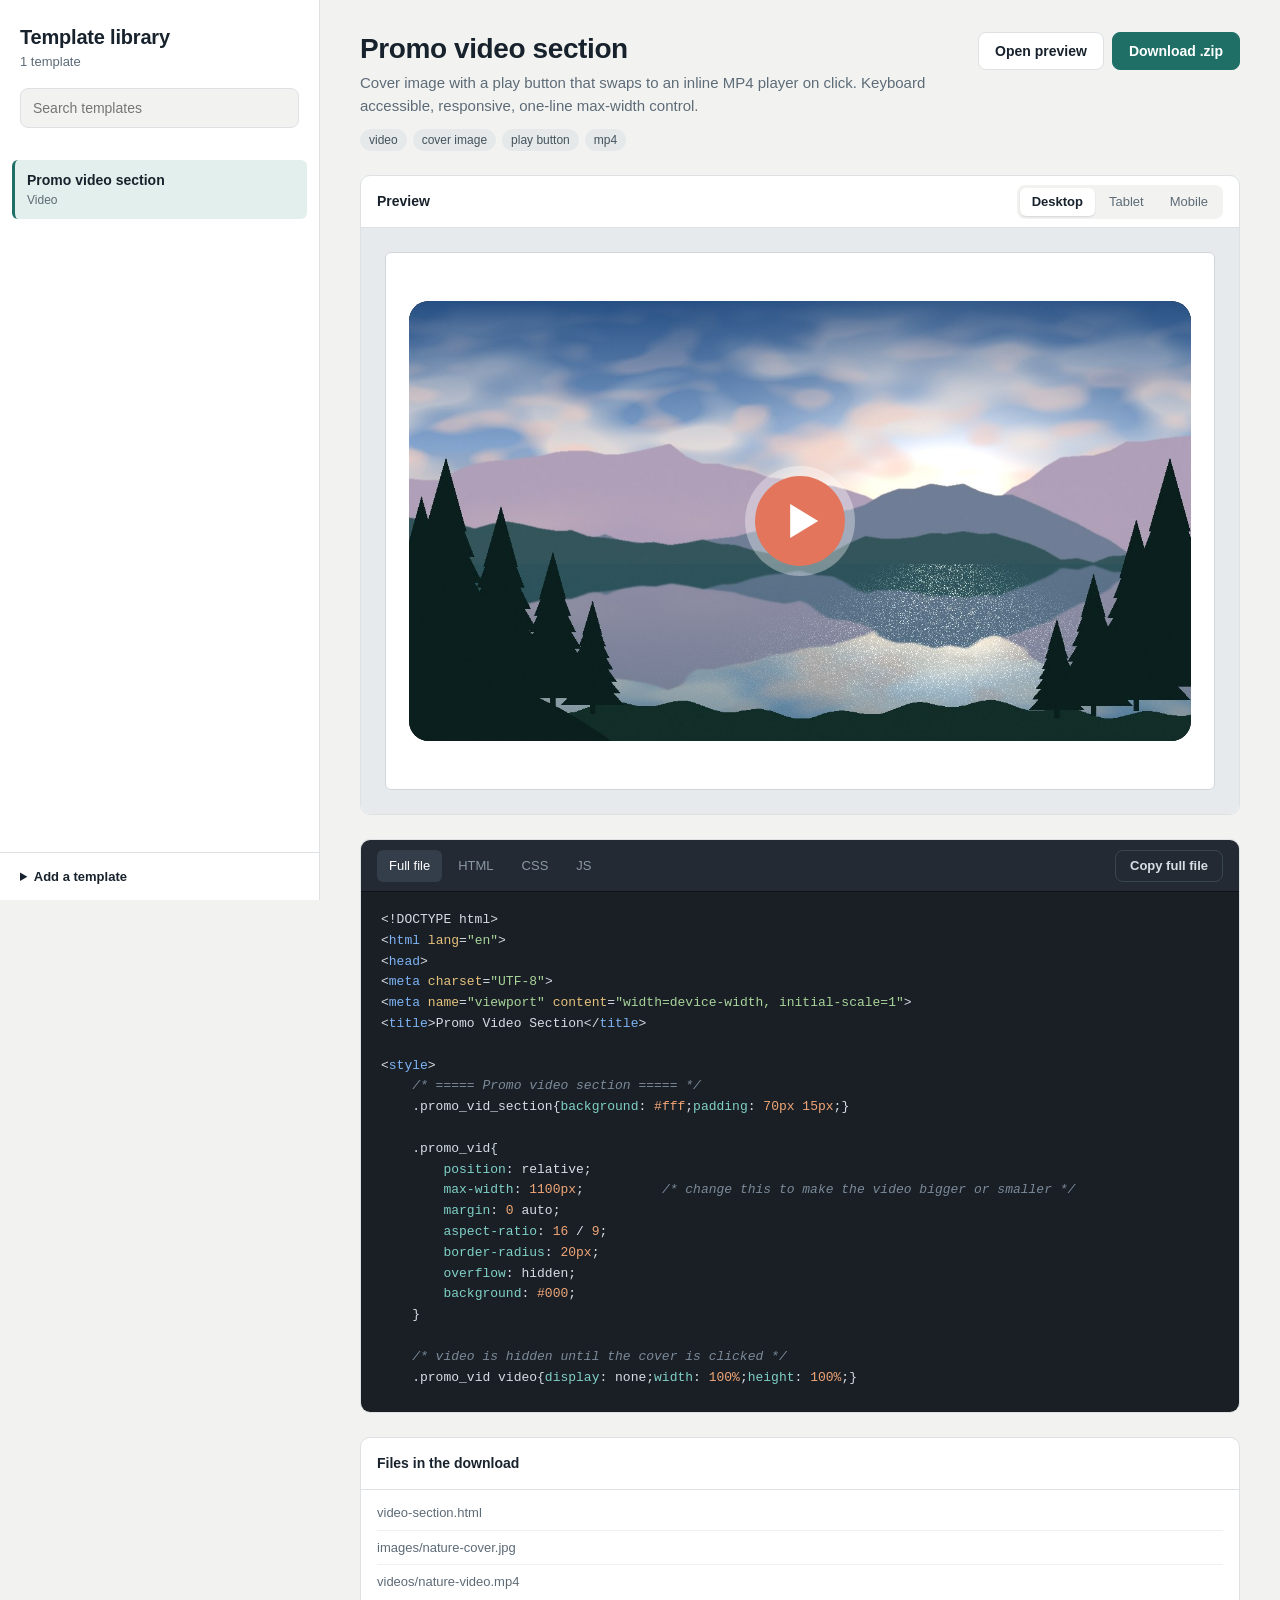
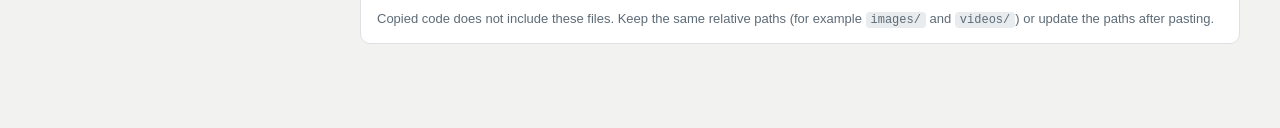
==== index.html @ 25cf2bb4 "made static from php" ====
<!DOCTYPE html>
<html lang="en">
<head>
<meta charset="UTF-8">
<meta name="viewport" content="width=device-width, initial-scale=1">
<title>Template library</title>
<link rel="stylesheet" href="assets/app.css">
</head>
<body>

<div class="tl_app">

	<aside class="tl_side">
		<div class="tl_side__head">
			<h1 class="tl_side__title">Template library</h1>
			<p class="tl_side__count" id="tl_count"></p>
			<input class="tl_search" id="tl_search" type="search" placeholder="Search templates" aria-label="Search templates" autocomplete="off">
			<div class="tl_cats" id="tl_cats"></div>
		</div>
		<nav class="tl_list" id="tl_list" aria-label="Templates"></nav>
		<details class="tl_help">
			<summary>Add a template</summary>
			<p>Create a folder inside <code>templates/</code> with the main HTML file and any <code>images/</code> or <code>videos/</code>. Then add one entry for it in <code>templates.json</code> and refresh this page.</p>
		</details>
	</aside>

	<main class="tl_main" id="tl_main"></main>

</div>

<script src="assets/jszip.min.js"></script>
<script src="assets/app.js"></script>
</body>
</html>
---- assets/app.css ----
/* ===== Template library — tokens ===== */
:root { --tl-bg: #f2f3f1; --tl-panel: #ffffff; --tl-ink: #18222c; --tl-muted: #5d6b77; --tl-line: #dde1e4; --tl-accent: #1f6f66; --tl-accent-dark: #17564f; --tl-accent-soft: #e3efed; --tl-code-bg: #1a1f26; --tl-code-bar: #232a33; --tl-code-ink: #d7dde4; --tl-code-muted: #8b98a6; --tl-radius: 10px; --tl-w: 100%; }

/* ===== Base ===== */
*, *::before, *::after { box-sizing: border-box; }
html { -webkit-text-size-adjust: 100%; }
body { margin: 0px; background: var(--tl-bg); color: var(--tl-ink); font: 14px/1.5 -apple-system, BlinkMacSystemFont, "Segoe UI", Roboto, "Helvetica Neue", Arial, sans-serif; }
button, input { font: inherit; color: inherit; }
button { cursor: pointer; }
code { font-family: ui-monospace, SFMono-Regular, Menlo, Consolas, "Liberation Mono", monospace; font-size: 12px; background: #e9ecee; padding: 1px 5px; border-radius: 4px; }
:focus-visible { outline: 2px solid var(--tl-accent); outline-offset: 2px; }

/* ===== Layout ===== */
.tl_app { display: grid; grid-template-columns: 320px minmax(0, 1fr); min-height: 100vh; }
.tl_main { padding: 32px 40px 60px; max-width: 1240px; width: 100%; }

/* ===== Sidebar ===== */
.tl_side { position: sticky; top: 0px; height: 100vh; display: flex; flex-direction: column; background: var(--tl-panel); border-right: 1px solid var(--tl-line); }
.tl_side__head { padding: 24px 20px 14px; }
.tl_side__title { margin: 0px; font-size: 20px; line-height: 26px; font-weight: 700; letter-spacing: -0.2px; }
.tl_side__count { margin: 2px 0px 16px; color: var(--tl-muted); font-size: 13px; }
.tl_search { width: 100%; height: 40px; padding: 0px 12px; border: 1px solid var(--tl-line); border-radius: 8px; background: var(--tl-bg); }
.tl_search:focus { outline: 2px solid var(--tl-accent); outline-offset: 0px; background: #fff; }
.tl_cats { display: flex; flex-wrap: wrap; gap: 6px; margin-top: 12px; }
.tl_cat { height: 28px; padding: 0px 11px; border: 1px solid var(--tl-line); border-radius: 14px; background: #fff; color: var(--tl-muted); font-size: 12px; }
.tl_cat:hover { border-color: #b9c1c7; color: var(--tl-ink); }
.tl_cat--on { background: var(--tl-ink); border-color: var(--tl-ink); color: #fff; }
.tl_cat--on:hover { color: #fff; border-color: var(--tl-ink); }
.tl_list { flex: 1; overflow-y: auto; padding: 6px 12px 12px; }
.tl_item { display: block; width: 100%; text-align: left; padding: 10px 12px; margin-bottom: 2px; border: 0px; border-left: 3px solid transparent; border-radius: 6px; background: transparent; }
.tl_item:hover { background: var(--tl-bg); }
.tl_item--on, .tl_item--on:hover { background: var(--tl-accent-soft); border-left-color: var(--tl-accent); }
.tl_item__title { display: block; font-weight: 600; }
.tl_item__meta { display: block; color: var(--tl-muted); font-size: 12px; }
.tl_none { padding: 16px 12px; color: var(--tl-muted); }
.tl_none button { border: 0px; background: none; color: var(--tl-accent); text-decoration: underline; padding: 0px; }
.tl_help { margin: 0px; padding: 14px 20px; border-top: 1px solid var(--tl-line); font-size: 13px; color: var(--tl-muted); }
.tl_help summary { cursor: pointer; color: var(--tl-ink); font-weight: 600; }
.tl_help p { margin: 8px 0px 0px; }

/* ===== Template header ===== */
.tl_head { display: flex; justify-content: space-between; align-items: flex-start; gap: 24px; margin-bottom: 24px; }
.tl_head__title { margin: 0px; font-size: 28px; line-height: 34px; font-weight: 700; letter-spacing: -0.4px; }
.tl_head__desc { margin: 6px 0px 0px; max-width: 640px; color: var(--tl-muted); font-size: 15px; }
.tl_head__tags { display: flex; flex-wrap: wrap; gap: 6px; margin-top: 12px; }
.tl_tag { padding: 2px 9px; border-radius: 12px; background: #e6e9ea; color: #44525d; font-size: 12px; }
.tl_actions { display: flex; flex-shrink: 0; gap: 8px; }

/* ===== Buttons ===== */
.tl_btn { display: inline-flex; align-items: center; justify-content: center; height: 38px; padding: 0px 16px; border: 1px solid var(--tl-line); border-radius: 8px; background: #fff; color: var(--tl-ink); font-weight: 600; text-decoration: none; white-space: nowrap; }
.tl_btn:hover { border-color: #b9c1c7; }
.tl_btn--primary { background: var(--tl-accent); border-color: var(--tl-accent); color: #fff; }
.tl_btn--primary:hover { background: var(--tl-accent-dark); border-color: var(--tl-accent-dark); }
.tl_btn--copy { height: 32px; padding: 0px 14px; border-color: #3a4552; background: transparent; color: var(--tl-code-ink); font-size: 13px; }
.tl_btn--copy:hover { background: #2e3742; border-color: #4a5766; }
.tl_btn--done, .tl_btn--done:hover { background: var(--tl-accent); border-color: var(--tl-accent); color: #fff; }

/* ===== Cards ===== */
.tl_card { margin-bottom: 24px; background: var(--tl-panel); border: 1px solid var(--tl-line); border-radius: var(--tl-radius); overflow: hidden; }
.tl_card__bar { display: flex; justify-content: space-between; align-items: center; gap: 12px; min-height: 52px; padding: 8px 16px; border-bottom: 1px solid var(--tl-line); }
.tl_card__label { font-weight: 600; }
.tl_card__bar--dark { background: var(--tl-code-bar); border-bottom-color: #10141a; }

/* ===== Preview ===== */
.tl_seg { display: flex; gap: 2px; padding: 3px; background: var(--tl-bg); border-radius: 8px; }
.tl_seg__btn { height: 28px; padding: 0px 12px; border: 0px; border-radius: 6px; background: transparent; color: var(--tl-muted); font-size: 13px; }
.tl_seg__btn:hover { color: var(--tl-ink); }
.tl_seg__btn--on, .tl_seg__btn--on:hover { background: #fff; color: var(--tl-ink); font-weight: 600; box-shadow: 0px 1px 2px rgba(24, 34, 44, 0.14); }
.tl_stage { padding: 24px; background: #e7eaec; }
.tl_frame { width: var(--tl-w); max-width: 100%; margin: 0px auto; background: #fff; border: 1px solid #cfd5d9; border-radius: 6px; overflow: hidden; transition: width 0.25s; }
.tl_frame iframe { display: block; width: 100%; height: 420px; border: 0px; }

/* ===== Code ===== */
.tl_tabs { display: flex; gap: 4px; }
.tl_tab { height: 32px; padding: 0px 12px; border: 0px; border-radius: 6px; background: transparent; color: var(--tl-code-muted); font-size: 13px; }
.tl_tab:hover { color: #fff; }
.tl_tab--on, .tl_tab--on:hover { background: #343e4a; color: #fff; }
.tl_code { margin: 0px; padding: 18px 20px; max-height: 520px; overflow: auto; background: var(--tl-code-bg); color: var(--tl-code-ink); font: 13px/1.6 ui-monospace, SFMono-Regular, Menlo, Consolas, "Liberation Mono", monospace; tab-size: 4; }
.tl_code code { padding: 0px; background: none; font: inherit; color: inherit; border-radius: 0px; }
.tl_t-comment { color: #7b8a99; font-style: italic; }
.tl_t-str { color: #a8d49a; }
.tl_t-tag { color: #7db4f5; }
.tl_t-attr { color: #e4c27c; }
.tl_t-kw { color: #c8a2f0; }
.tl_t-prop { color: #7fd0c6; }
.tl_t-num { color: #f0a676; }
.tl_t-at { color: #c8a2f0; }

/* ===== Files ===== */
.tl_files { margin: 0px; padding: 6px 16px 10px; list-style: none; }
.tl_files li { display: flex; justify-content: space-between; gap: 16px; padding: 7px 0px; border-bottom: 1px solid #eef0f1; font-size: 13px; }
.tl_files li:last-child { border-bottom: 0px; }
.tl_files span:last-child { color: var(--tl-muted); white-space: nowrap; }
.tl_files__note { margin: 0px; padding: 0px 16px 14px; color: var(--tl-muted); font-size: 13px; }

/* ===== Empty state ===== */
.tl_empty { max-width: 520px; margin: 80px auto 0px; text-align: center; color: var(--tl-muted); }
.tl_empty h2 { margin: 0px 0px 8px; color: var(--tl-ink); font-size: 22px; }

/* ===== Large Desktop / Laptop ===== */
@media only screen and (max-width: 1200px) {
	.tl_app { grid-template-columns: 280px minmax(0, 1fr); }
	.tl_main { padding: 28px 28px 50px; }
}

/* ===== Large Tablet Devices ===== */
@media only screen and (max-width: 900px) {
	.tl_app { grid-template-columns: minmax(0, 1fr); }
	.tl_side { position: static; height: auto; border-right: 0px; border-bottom: 1px solid var(--tl-line); }
	.tl_list { max-height: 240px; }
	.tl_main { padding: 24px 20px 40px; }
}

/* ===== Tablet Devices ===== */
@media only screen and (max-width: 700px) {
	.tl_head { flex-direction: column; gap: 16px; }
	.tl_stage { padding: 12px; }
	.tl_seg__btn { padding: 0px 9px; }
}

/* ===== Smartphones ===== */
@media only screen and (max-width: 600px) {
	.tl_head__title { font-size: 24px; line-height: 30px; }
	.tl_actions { width: 100%; }
	.tl_actions .tl_btn { flex: 1; padding: 0px 10px; }
	.tl_card__bar { flex-wrap: wrap; }
	.tl_code { padding: 14px; font-size: 12px; }
}
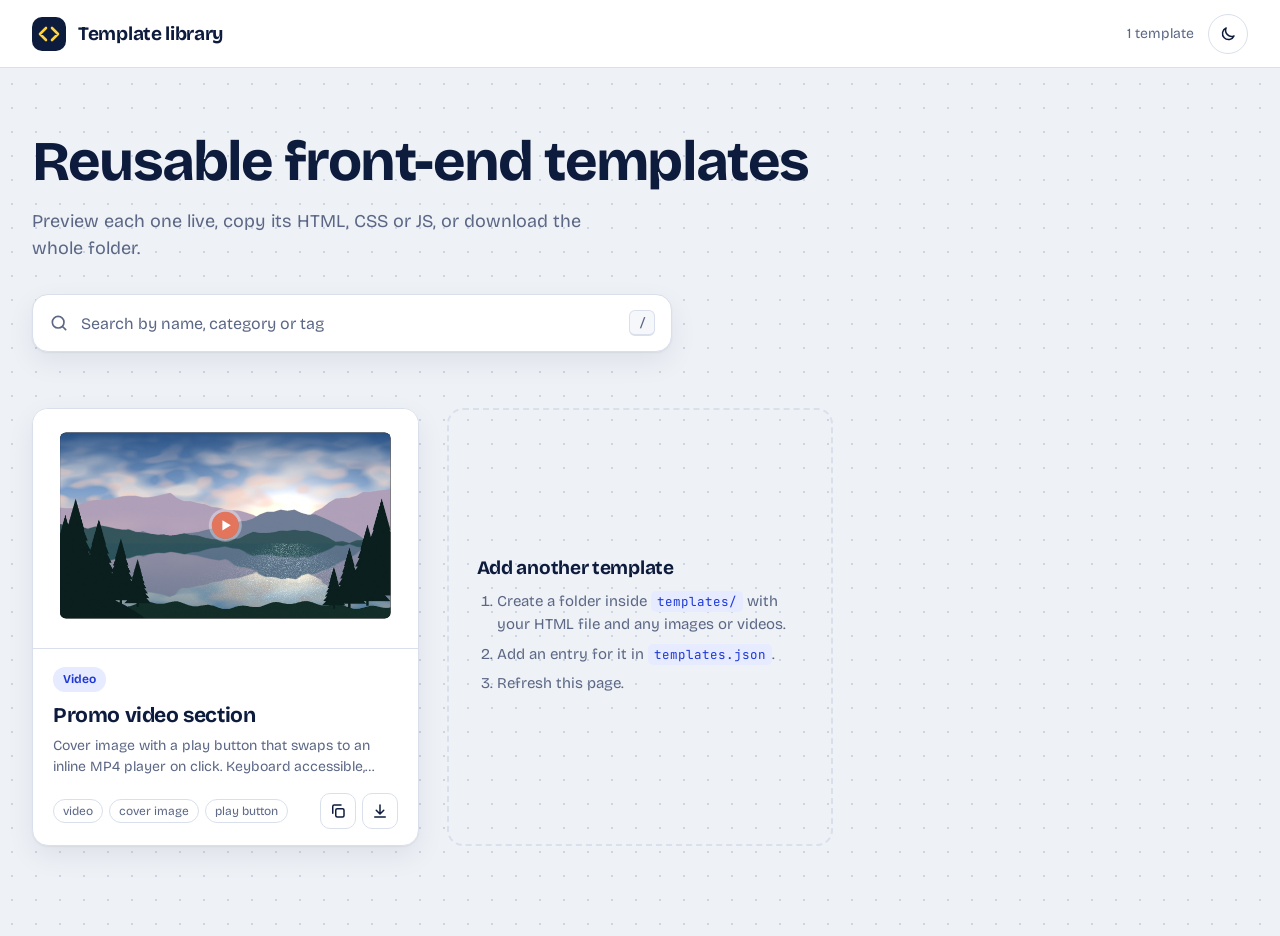
==== commit f62d93ab: "updated" ====
--- a/index.html
+++ b/index.html
@@ -4,29 +4,38 @@
 <meta charset="UTF-8">
 <meta name="viewport" content="width=device-width, initial-scale=1">
 <title>Template library</title>
+<script>
+(function () {
+	try {
+		var saved = localStorage.getItem('tl_theme');
+		var dark = window.matchMedia && window.matchMedia('(prefers-color-scheme: dark)').matches;
+		document.documentElement.setAttribute('data-theme', saved || (dark ? 'dark' : 'light'));
+	} catch (e) { document.documentElement.setAttribute('data-theme', 'light'); }
+})();
+</script>
 <link rel="stylesheet" href="assets/app.css">
 </head>
 <body>
 
-<div class="tl_app">
+<header class="tl_top">
+	<div class="tl_wrap tl_top__in">
+		<a class="tl_brand" href="#" aria-label="Template library, all templates">
+			<svg class="tl_brand__mark" width="34" height="34" viewBox="0 0 34 34" aria-hidden="true"><rect width="34" height="34" rx="10" fill="currentColor"/><path d="M14 11l-6 6 6 6M20 11l6 6-6 6" fill="none" stroke="#ffd23f" stroke-width="2.6" stroke-linecap="round" stroke-linejoin="round"/></svg>
+			<span class="tl_brand__name">Template library</span>
+		</a>
+		<div class="tl_top__right">
+			<span class="tl_top__count" id="tl_count"></span>
+			<button type="button" class="tl_iconbtn" id="tl_theme" aria-label="Switch between light and dark theme" title="Switch theme">
+				<svg class="tl_icon tl_icon--moon" width="18" height="18" viewBox="0 0 24 24" aria-hidden="true"><path d="M20 14.5A8 8 0 0 1 9.5 4a8 8 0 1 0 10.5 10.5z" fill="none" stroke="currentColor" stroke-width="2" stroke-linejoin="round"/></svg>
+				<svg class="tl_icon tl_icon--sun" width="18" height="18" viewBox="0 0 24 24" aria-hidden="true"><circle cx="12" cy="12" r="4" fill="none" stroke="currentColor" stroke-width="2"/><path d="M12 2v2M12 20v2M4.9 4.9l1.4 1.4M17.7 17.7l1.4 1.4M2 12h2M20 12h2M4.9 19.1l1.4-1.4M17.7 6.3l1.4-1.4" stroke="currentColor" stroke-width="2" stroke-linecap="round"/></svg>
+			</button>
+		</div>
+	</div>
+</header>
 
-	<aside class="tl_side">
-		<div class="tl_side__head">
-			<h1 class="tl_side__title">Template library</h1>
-			<p class="tl_side__count" id="tl_count"></p>
-			<input class="tl_search" id="tl_search" type="search" placeholder="Search templates" aria-label="Search templates" autocomplete="off">
-			<div class="tl_cats" id="tl_cats"></div>
-		</div>
-		<nav class="tl_list" id="tl_list" aria-label="Templates"></nav>
-		<details class="tl_help">
-			<summary>Add a template</summary>
-			<p>Create a folder inside <code>templates/</code> with the main HTML file and any <code>images/</code> or <code>videos/</code>. Then add one entry for it in <code>templates.json</code> and refresh this page.</p>
-		</details>
-	</aside>
+<main id="tl_view"></main>
 
-	<main class="tl_main" id="tl_main"></main>
-
-</div>
+<div class="tl_toast" id="tl_toast" role="status" aria-live="polite"></div>
 
 <script src="assets/jszip.min.js"></script>
 <script src="assets/app.js"></script>
--- a/assets/app.css
+++ b/assets/app.css
@@ -1,128 +1,230 @@
-/* ===== Template library — tokens ===== */
-:root { --tl-bg: #f2f3f1; --tl-panel: #ffffff; --tl-ink: #18222c; --tl-muted: #5d6b77; --tl-line: #dde1e4; --tl-accent: #1f6f66; --tl-accent-dark: #17564f; --tl-accent-soft: #e3efed; --tl-code-bg: #1a1f26; --tl-code-bar: #232a33; --tl-code-ink: #d7dde4; --tl-code-muted: #8b98a6; --tl-radius: 10px; --tl-w: 100%; }
+/* ===== Fonts (bundled, works offline) ===== */
+@font-face { font-family: "Bricolage Grotesque"; src: url("fonts/bricolage-grotesque-latin-wght-normal.woff2") format("woff2"); font-weight: 200 800; font-style: normal; font-display: swap; }
+@font-face { font-family: "JetBrains Mono"; src: url("fonts/jetbrains-mono-latin-wght-normal.woff2") format("woff2"); font-weight: 100 800; font-style: normal; font-display: swap; }
+
+/* ===== Tokens ===== */
+:root { --tl-bg: #eef1f6; --tl-dot: #cdd5e5; --tl-panel: #ffffff; --tl-panel-2: #f5f7fb; --tl-ink: #0d1b3d; --tl-muted: #5b6785; --tl-line: #d9dfeb; --tl-accent: #2b4cff; --tl-accent-dark: #1d38d6; --tl-accent-soft: #e6ebff; --tl-hi: #ffd23f; --tl-code-bg: #0f1424; --tl-code-bar: #171e33; --tl-code-line: #232c47; --tl-code-ink: #d9e0f5; --tl-code-muted: #7f8db3; --tl-shadow: 0px 1px 2px rgba(13, 27, 61, 0.06), 0px 10px 28px rgba(13, 27, 61, 0.07); --tl-shadow-up: 0px 2px 4px rgba(13, 27, 61, 0.06), 0px 18px 40px rgba(13, 27, 61, 0.13); --tl-radius: 16px; --tl-w: 100%; --tl-font: "Bricolage Grotesque", -apple-system, BlinkMacSystemFont, "Segoe UI", Roboto, Arial, sans-serif; --tl-mono: "JetBrains Mono", ui-monospace, SFMono-Regular, Menlo, Consolas, monospace; }
+[data-theme="dark"] { --tl-bg: #0a0f1f; --tl-dot: #1b2442; --tl-panel: #121a31; --tl-panel-2: #0e1528; --tl-ink: #e8ecf8; --tl-muted: #94a1c4; --tl-line: #25304f; --tl-accent: #6f8aff; --tl-accent-dark: #8fa3ff; --tl-accent-soft: #1b2650; --tl-code-bg: #0a0f1f; --tl-code-bar: #121a31; --tl-code-line: #1e2845; --tl-shadow: 0px 1px 2px rgba(0, 0, 0, 0.4), 0px 10px 28px rgba(0, 0, 0, 0.35); --tl-shadow-up: 0px 2px 4px rgba(0, 0, 0, 0.4), 0px 18px 40px rgba(0, 0, 0, 0.5); }
 
 /* ===== Base ===== */
 *, *::before, *::after { box-sizing: border-box; }
-html { -webkit-text-size-adjust: 100%; }
-body { margin: 0px; background: var(--tl-bg); color: var(--tl-ink); font: 14px/1.5 -apple-system, BlinkMacSystemFont, "Segoe UI", Roboto, "Helvetica Neue", Arial, sans-serif; }
+html { -webkit-text-size-adjust: 100%; scroll-behavior: smooth; }
+body { margin: 0px; min-height: 100vh; background-color: var(--tl-bg); background-image: radial-gradient(var(--tl-dot) 1px, transparent 1px); background-size: 24px 24px; color: var(--tl-ink); font: 400 15px/1.55 var(--tl-font); }
 button, input { font: inherit; color: inherit; }
 button { cursor: pointer; }
-code { font-family: ui-monospace, SFMono-Regular, Menlo, Consolas, "Liberation Mono", monospace; font-size: 12px; background: #e9ecee; padding: 1px 5px; border-radius: 4px; }
-:focus-visible { outline: 2px solid var(--tl-accent); outline-offset: 2px; }
-
-/* ===== Layout ===== */
-.tl_app { display: grid; grid-template-columns: 320px minmax(0, 1fr); min-height: 100vh; }
-.tl_main { padding: 32px 40px 60px; max-width: 1240px; width: 100%; }
-
-/* ===== Sidebar ===== */
-.tl_side { position: sticky; top: 0px; height: 100vh; display: flex; flex-direction: column; background: var(--tl-panel); border-right: 1px solid var(--tl-line); }
-.tl_side__head { padding: 24px 20px 14px; }
-.tl_side__title { margin: 0px; font-size: 20px; line-height: 26px; font-weight: 700; letter-spacing: -0.2px; }
-.tl_side__count { margin: 2px 0px 16px; color: var(--tl-muted); font-size: 13px; }
-.tl_search { width: 100%; height: 40px; padding: 0px 12px; border: 1px solid var(--tl-line); border-radius: 8px; background: var(--tl-bg); }
-.tl_search:focus { outline: 2px solid var(--tl-accent); outline-offset: 0px; background: #fff; }
-.tl_cats { display: flex; flex-wrap: wrap; gap: 6px; margin-top: 12px; }
-.tl_cat { height: 28px; padding: 0px 11px; border: 1px solid var(--tl-line); border-radius: 14px; background: #fff; color: var(--tl-muted); font-size: 12px; }
-.tl_cat:hover { border-color: #b9c1c7; color: var(--tl-ink); }
-.tl_cat--on { background: var(--tl-ink); border-color: var(--tl-ink); color: #fff; }
-.tl_cat--on:hover { color: #fff; border-color: var(--tl-ink); }
-.tl_list { flex: 1; overflow-y: auto; padding: 6px 12px 12px; }
-.tl_item { display: block; width: 100%; text-align: left; padding: 10px 12px; margin-bottom: 2px; border: 0px; border-left: 3px solid transparent; border-radius: 6px; background: transparent; }
-.tl_item:hover { background: var(--tl-bg); }
-.tl_item--on, .tl_item--on:hover { background: var(--tl-accent-soft); border-left-color: var(--tl-accent); }
-.tl_item__title { display: block; font-weight: 600; }
-.tl_item__meta { display: block; color: var(--tl-muted); font-size: 12px; }
-.tl_none { padding: 16px 12px; color: var(--tl-muted); }
-.tl_none button { border: 0px; background: none; color: var(--tl-accent); text-decoration: underline; padding: 0px; }
-.tl_help { margin: 0px; padding: 14px 20px; border-top: 1px solid var(--tl-line); font-size: 13px; color: var(--tl-muted); }
-.tl_help summary { cursor: pointer; color: var(--tl-ink); font-weight: 600; }
-.tl_help p { margin: 8px 0px 0px; }
-
-/* ===== Template header ===== */
-.tl_head { display: flex; justify-content: space-between; align-items: flex-start; gap: 24px; margin-bottom: 24px; }
-.tl_head__title { margin: 0px; font-size: 28px; line-height: 34px; font-weight: 700; letter-spacing: -0.4px; }
-.tl_head__desc { margin: 6px 0px 0px; max-width: 640px; color: var(--tl-muted); font-size: 15px; }
-.tl_head__tags { display: flex; flex-wrap: wrap; gap: 6px; margin-top: 12px; }
-.tl_tag { padding: 2px 9px; border-radius: 12px; background: #e6e9ea; color: #44525d; font-size: 12px; }
-.tl_actions { display: flex; flex-shrink: 0; gap: 8px; }
+a { color: inherit; }
+code { font-family: var(--tl-mono); font-size: 12.5px; background: var(--tl-accent-soft); color: var(--tl-accent-dark); padding: 2px 6px; border-radius: 5px; }
+:focus-visible { outline: 3px solid var(--tl-accent); outline-offset: 2px; }
+.tl_wrap { width: 100%; max-width: 1280px; margin: 0px auto; padding: 0px 32px; }
+
+/* ===== Top bar ===== */
+.tl_top { height: 68px; border-bottom: 1px solid var(--tl-line); background: var(--tl-panel); }
+.tl_top__in { display: flex; justify-content: space-between; align-items: center; height: 100%; }
+.tl_brand { display: flex; align-items: center; gap: 12px; color: var(--tl-ink); text-decoration: none; }
+.tl_brand__mark { color: var(--tl-ink); flex-shrink: 0; }
+[data-theme="dark"] .tl_brand__mark { color: #26325a; }
+.tl_brand__name { font-size: 19px; font-weight: 700; letter-spacing: -0.3px; }
+.tl_top__right { display: flex; align-items: center; gap: 14px; }
+.tl_top__count { color: var(--tl-muted); font-size: 14px; }
+.tl_iconbtn { display: inline-flex; align-items: center; justify-content: center; width: 40px; height: 40px; border: 1px solid var(--tl-line); border-radius: 50%; background: var(--tl-panel); color: var(--tl-ink); text-decoration: none; }
+.tl_iconbtn:hover { border-color: var(--tl-accent); color: var(--tl-accent); }
+.tl_icon--sun { display: none; }
+[data-theme="dark"] .tl_icon--sun { display: block; }
+[data-theme="dark"] .tl_icon--moon { display: none; }
+
+/* ===== Gallery: hero ===== */
+.tl_hero { padding: 64px 0px 36px; }
+.tl_hero__title { margin: 0px; max-width: 780px; font-size: 56px; line-height: 60px; font-weight: 750; letter-spacing: -1.8px; }
+.tl_hero__sub { margin: 16px 0px 0px; max-width: 560px; color: var(--tl-muted); font-size: 18px; line-height: 27px; }
+.tl_find { position: relative; display: flex; align-items: center; max-width: 640px; height: 58px; margin-top: 32px; padding: 0px 16px; border: 1px solid var(--tl-line); border-radius: 16px; background: var(--tl-panel); box-shadow: var(--tl-shadow); }
+.tl_find:focus-within { border-color: var(--tl-accent); box-shadow: 0px 0px 0px 4px var(--tl-accent-soft); }
+.tl_find svg { flex-shrink: 0; color: var(--tl-muted); }
+.tl_find input { flex: 1; min-width: 0; height: 100%; padding: 0px 12px; border: 0px; background: transparent; font-size: 16px; outline: none; }
+.tl_find input::placeholder { color: var(--tl-muted); }
+.tl_kbd { display: inline-flex; align-items: center; justify-content: center; min-width: 26px; height: 26px; padding: 0px 7px; border: 1px solid var(--tl-line); border-bottom-width: 2px; border-radius: 6px; background: var(--tl-panel-2); color: var(--tl-muted); font: 500 12px/1 var(--tl-mono); }
+.tl_cats { display: flex; flex-wrap: wrap; gap: 8px; margin-top: 20px; }
+.tl_cat { display: inline-flex; align-items: center; gap: 7px; height: 36px; padding: 0px 15px; border: 1px solid var(--tl-line); border-radius: 18px; background: var(--tl-panel); color: var(--tl-muted); font-size: 14px; font-weight: 550; }
+.tl_cat:hover { border-color: var(--tl-accent); color: var(--tl-ink); }
+.tl_cat__n { display: inline-flex; align-items: center; justify-content: center; min-width: 20px; height: 20px; padding: 0px 6px; border-radius: 10px; background: var(--tl-panel-2); font-size: 12px; }
+.tl_cat--on, .tl_cat--on:hover { border-color: var(--tl-accent); background: var(--tl-accent); color: #fff; }
+.tl_cat--on .tl_cat__n { background: rgba(255, 255, 255, 0.22); color: #fff; }
+
+/* ===== Gallery: grid and cards ===== */
+.tl_grid { display: grid; grid-template-columns: repeat(auto-fill, minmax(340px, 1fr)); gap: 28px; padding-bottom: 90px; }
+.tl_tcard { display: flex; flex-direction: column; border: 1px solid var(--tl-line); border-radius: var(--tl-radius); background: var(--tl-panel); box-shadow: var(--tl-shadow); overflow: hidden; transition: transform 0.2s, box-shadow 0.2s, border-color 0.2s; }
+.tl_tcard:hover { transform: translateY(-4px); border-color: var(--tl-accent); box-shadow: var(--tl-shadow-up); }
+.tl_thumb { position: relative; display: block; aspect-ratio: 16 / 10; overflow: hidden; background: #fff; border-bottom: 1px solid var(--tl-line); }
+.tl_thumb iframe { position: absolute; top: 0px; left: 0px; width: 1280px; height: 800px; border: 0px; transform-origin: 0px 0px; transform: scale(var(--s, 0.27)); pointer-events: none; }
+.tl_thumb__cta { position: absolute; left: 14px; bottom: 14px; display: inline-flex; align-items: center; gap: 6px; height: 34px; padding: 0px 14px; border-radius: 17px; background: var(--tl-ink); color: var(--tl-panel); font-size: 13px; font-weight: 600; opacity: 0; transform: translateY(6px); transition: opacity 0.2s, transform 0.2s; }
+[data-theme="dark"] .tl_thumb__cta { background: #fff; color: #0d1b3d; }
+.tl_tcard:hover .tl_thumb__cta, .tl_thumb:focus-visible .tl_thumb__cta { opacity: 1; transform: translateY(0px); }
+.tl_tcard__body { display: flex; flex: 1; flex-direction: column; padding: 18px 20px 16px; }
+.tl_chip { align-self: flex-start; padding: 3px 10px; border-radius: 12px; background: var(--tl-accent-soft); color: var(--tl-accent-dark); font-size: 12px; font-weight: 650; }
+.tl_tcard__title { margin: 10px 0px 0px; font-size: 21px; line-height: 27px; font-weight: 700; letter-spacing: -0.4px; }
+.tl_tcard__title a { text-decoration: none; }
+.tl_tcard__title a:hover { color: var(--tl-accent); }
+.tl_tcard__desc { display: -webkit-box; -webkit-line-clamp: 2; -webkit-box-orient: vertical; margin: 6px 0px 0px; overflow: hidden; color: var(--tl-muted); font-size: 14px; line-height: 21px; }
+.tl_tcard__foot { display: flex; justify-content: space-between; align-items: center; gap: 12px; margin-top: auto; padding-top: 16px; }
+.tl_tags { display: flex; flex-wrap: wrap; gap: 6px; }
+.tl_tag { padding: 2px 9px; border: 1px solid var(--tl-line); border-radius: 12px; color: var(--tl-muted); font-size: 12px; }
+.tl_tcard__acts { display: flex; flex-shrink: 0; gap: 6px; }
+.tl_tcard__acts .tl_iconbtn { width: 36px; height: 36px; border-radius: 10px; }
+.tl_add { display: flex; flex-direction: column; justify-content: center; min-height: 340px; padding: 28px; border: 2px dashed var(--tl-line); border-radius: var(--tl-radius); color: var(--tl-muted); }
+.tl_add h3 { margin: 0px 0px 8px; color: var(--tl-ink); font-size: 19px; font-weight: 700; letter-spacing: -0.3px; }
+.tl_add ol { margin: 0px; padding-left: 20px; }
+.tl_add li { margin-bottom: 6px; }
+.tl_none { grid-column: 1 / -1; padding: 40px 0px; color: var(--tl-muted); font-size: 16px; }
+.tl_none button { padding: 0px; border: 0px; background: none; color: var(--tl-accent); text-decoration: underline; }
+
+/* first-load entrance (runs once) */
+@keyframes tl_in { from { opacity: 0; transform: translateY(14px); } to { opacity: 1; transform: translateY(0px); } }
+.tl_intro .tl_tcard, .tl_intro .tl_add { animation: tl_in 0.5s both; animation-delay: calc(var(--i, 0) * 70ms + 120ms); }
+
+/* ===== Detail view ===== */
+.tl_detail { padding-top: 28px; padding-bottom: 90px; }
+.tl_crumb { display: flex; justify-content: space-between; align-items: center; margin-bottom: 28px; }
+.tl_back { display: inline-flex; align-items: center; gap: 6px; height: 38px; padding: 0px 14px 0px 8px; border: 1px solid var(--tl-line); border-radius: 19px; background: var(--tl-panel); font-weight: 600; text-decoration: none; }
+.tl_back:hover { border-color: var(--tl-accent); color: var(--tl-accent); }
+.tl_pager { display: flex; gap: 8px; }
+.tl_dhead { display: flex; justify-content: space-between; align-items: flex-end; gap: 32px; margin-bottom: 32px; }
+.tl_dhead__title { margin: 12px 0px 0px; font-size: 46px; line-height: 50px; font-weight: 750; letter-spacing: -1.4px; }
+.tl_dhead__desc { margin: 12px 0px 0px; max-width: 640px; color: var(--tl-muted); font-size: 17px; line-height: 26px; }
+.tl_dhead .tl_tags { margin-top: 16px; }
+.tl_dactions { display: flex; flex-shrink: 0; gap: 10px; }
 
 /* ===== Buttons ===== */
-.tl_btn { display: inline-flex; align-items: center; justify-content: center; height: 38px; padding: 0px 16px; border: 1px solid var(--tl-line); border-radius: 8px; background: #fff; color: var(--tl-ink); font-weight: 600; text-decoration: none; white-space: nowrap; }
-.tl_btn:hover { border-color: #b9c1c7; }
-.tl_btn--primary { background: var(--tl-accent); border-color: var(--tl-accent); color: #fff; }
-.tl_btn--primary:hover { background: var(--tl-accent-dark); border-color: var(--tl-accent-dark); }
-.tl_btn--copy { height: 32px; padding: 0px 14px; border-color: #3a4552; background: transparent; color: var(--tl-code-ink); font-size: 13px; }
-.tl_btn--copy:hover { background: #2e3742; border-color: #4a5766; }
-.tl_btn--done, .tl_btn--done:hover { background: var(--tl-accent); border-color: var(--tl-accent); color: #fff; }
-
-/* ===== Cards ===== */
-.tl_card { margin-bottom: 24px; background: var(--tl-panel); border: 1px solid var(--tl-line); border-radius: var(--tl-radius); overflow: hidden; }
-.tl_card__bar { display: flex; justify-content: space-between; align-items: center; gap: 12px; min-height: 52px; padding: 8px 16px; border-bottom: 1px solid var(--tl-line); }
-.tl_card__label { font-weight: 600; }
-.tl_card__bar--dark { background: var(--tl-code-bar); border-bottom-color: #10141a; }
-
-/* ===== Preview ===== */
-.tl_seg { display: flex; gap: 2px; padding: 3px; background: var(--tl-bg); border-radius: 8px; }
-.tl_seg__btn { height: 28px; padding: 0px 12px; border: 0px; border-radius: 6px; background: transparent; color: var(--tl-muted); font-size: 13px; }
+.tl_btn { display: inline-flex; align-items: center; justify-content: center; gap: 8px; height: 46px; padding: 0px 22px; border: 1px solid var(--tl-line); border-radius: 12px; background: var(--tl-panel); color: var(--tl-ink); font-weight: 650; text-decoration: none; white-space: nowrap; }
+.tl_btn:hover { border-color: var(--tl-accent); color: var(--tl-accent); }
+.tl_btn--primary { border-color: var(--tl-accent); background: var(--tl-accent); color: #fff; box-shadow: 0px 6px 18px rgba(43, 76, 255, 0.28); }
+.tl_btn--primary:hover { border-color: var(--tl-accent-dark); background: var(--tl-accent-dark); color: #fff; }
+[data-theme="dark"] .tl_btn--primary { color: #0a0f1f; box-shadow: none; }
+[data-theme="dark"] .tl_btn--primary:hover { color: #0a0f1f; }
+.tl_btn:disabled { opacity: 0.6; cursor: progress; }
+
+/* ===== Preview window ===== */
+.tl_win { margin-bottom: 28px; border: 1px solid var(--tl-line); border-radius: var(--tl-radius); background: var(--tl-panel); box-shadow: var(--tl-shadow); overflow: hidden; }
+.tl_win__bar { display: flex; align-items: center; gap: 16px; padding: 12px 16px; border-bottom: 1px solid var(--tl-line); }
+.tl_win__dots { display: flex; gap: 6px; }
+.tl_win__dots i { width: 11px; height: 11px; border-radius: 50%; background: var(--tl-line); }
+.tl_addr { display: flex; flex: 1; align-items: center; justify-content: space-between; gap: 10px; min-width: 0; height: 34px; padding: 0px 6px 0px 14px; border-radius: 17px; background: var(--tl-panel-2); color: var(--tl-muted); font: 12.5px/1 var(--tl-mono); }
+.tl_addr span { overflow: hidden; text-overflow: ellipsis; white-space: nowrap; }
+.tl_addr a { display: inline-flex; align-items: center; justify-content: center; flex-shrink: 0; width: 26px; height: 26px; border-radius: 13px; color: var(--tl-muted); }
+.tl_addr a:hover { background: var(--tl-accent-soft); color: var(--tl-accent); }
+.tl_seg { display: flex; gap: 2px; padding: 3px; border-radius: 10px; background: var(--tl-panel-2); }
+.tl_seg__btn { display: inline-flex; align-items: center; gap: 7px; height: 30px; padding: 0px 12px; border: 0px; border-radius: 8px; background: transparent; color: var(--tl-muted); font-size: 13px; font-weight: 600; }
 .tl_seg__btn:hover { color: var(--tl-ink); }
-.tl_seg__btn--on, .tl_seg__btn--on:hover { background: #fff; color: var(--tl-ink); font-weight: 600; box-shadow: 0px 1px 2px rgba(24, 34, 44, 0.14); }
-.tl_stage { padding: 24px; background: #e7eaec; }
-.tl_frame { width: var(--tl-w); max-width: 100%; margin: 0px auto; background: #fff; border: 1px solid #cfd5d9; border-radius: 6px; overflow: hidden; transition: width 0.25s; }
-.tl_frame iframe { display: block; width: 100%; height: 420px; border: 0px; }
-
-/* ===== Code ===== */
-.tl_tabs { display: flex; gap: 4px; }
-.tl_tab { height: 32px; padding: 0px 12px; border: 0px; border-radius: 6px; background: transparent; color: var(--tl-code-muted); font-size: 13px; }
+.tl_seg__btn--on, .tl_seg__btn--on:hover { background: var(--tl-panel); color: var(--tl-accent); box-shadow: 0px 1px 3px rgba(13, 27, 61, 0.16); }
+.tl_stage { padding: 28px; background-color: var(--tl-panel-2); background-image: radial-gradient(var(--tl-dot) 1px, transparent 1px); background-size: 20px 20px; }
+.tl_frame { width: var(--tl-w); max-width: 100%; margin: 0px auto; border: 1px solid var(--tl-line); border-radius: 8px; background: #fff; box-shadow: var(--tl-shadow); overflow: hidden; transition: width 0.3s; }
+.tl_frame iframe { display: block; width: 100%; height: 360px; border: 0px; }
+
+/* ===== Code viewer ===== */
+.tl_codebox { margin-bottom: 28px; border: 1px solid var(--tl-code-line); border-radius: var(--tl-radius); background: var(--tl-code-bg); box-shadow: var(--tl-shadow); overflow: hidden; }
+.tl_codebar { display: flex; justify-content: space-between; align-items: center; gap: 12px; padding: 10px 14px; border-bottom: 1px solid var(--tl-code-line); background: var(--tl-code-bar); }
+.tl_tabs { display: flex; gap: 4px; overflow-x: auto; }
+.tl_tab { height: 34px; padding: 0px 14px; border: 0px; border-radius: 8px; background: transparent; color: var(--tl-code-muted); font-size: 13.5px; font-weight: 600; white-space: nowrap; }
 .tl_tab:hover { color: #fff; }
-.tl_tab--on, .tl_tab--on:hover { background: #343e4a; color: #fff; }
-.tl_code { margin: 0px; padding: 18px 20px; max-height: 520px; overflow: auto; background: var(--tl-code-bg); color: var(--tl-code-ink); font: 13px/1.6 ui-monospace, SFMono-Regular, Menlo, Consolas, "Liberation Mono", monospace; tab-size: 4; }
-.tl_code code { padding: 0px; background: none; font: inherit; color: inherit; border-radius: 0px; }
-.tl_t-comment { color: #7b8a99; font-style: italic; }
-.tl_t-str { color: #a8d49a; }
-.tl_t-tag { color: #7db4f5; }
-.tl_t-attr { color: #e4c27c; }
-.tl_t-kw { color: #c8a2f0; }
-.tl_t-prop { color: #7fd0c6; }
-.tl_t-num { color: #f0a676; }
-.tl_t-at { color: #c8a2f0; }
+.tl_tab--on, .tl_tab--on:hover { background: #2a3558; color: #fff; }
+.tl_codebar__right { display: flex; align-items: center; gap: 14px; flex-shrink: 0; }
+.tl_codemeta { color: var(--tl-code-muted); font: 12px/1 var(--tl-mono); }
+.tl_copy { display: inline-flex; align-items: center; gap: 8px; height: 36px; padding: 0px 16px; border: 1px solid #34406a; border-radius: 9px; background: transparent; color: var(--tl-code-ink); font-size: 13.5px; font-weight: 650; }
+.tl_copy:hover { background: #222c4d; border-color: #46548a; }
+.tl_copy--done, .tl_copy--done:hover { border-color: #2fb872; background: #2fb872; color: #06210f; }
+.tl_codewrap { display: flex; max-height: 560px; overflow: auto; font: 13px/1.65 var(--tl-mono); }
+.tl_gutter { position: sticky; left: 0px; flex-shrink: 0; margin: 0px; padding: 18px 14px 18px 18px; background: var(--tl-code-bg); color: #4a5780; font: inherit; text-align: right; user-select: none; }
+.tl_code { flex: 1; margin: 0px; padding: 18px 28px 18px 8px; color: var(--tl-code-ink); font: inherit; tab-size: 4; }
+.tl_code code { padding: 0px; border-radius: 0px; background: none; color: inherit; font: inherit; }
+.tl_t-comment { color: #6f7ea6; font-style: italic; }
+.tl_t-str { color: #a6e3a1; }
+.tl_t-tag { color: #7db4ff; }
+.tl_t-attr { color: #f2cd7a; }
+.tl_t-kw { color: #c9a4ff; }
+.tl_t-prop { color: #7fe0d2; }
+.tl_t-num { color: #ffab7a; }
+.tl_t-at { color: #c9a4ff; }
 
 /* ===== Files ===== */
-.tl_files { margin: 0px; padding: 6px 16px 10px; list-style: none; }
-.tl_files li { display: flex; justify-content: space-between; gap: 16px; padding: 7px 0px; border-bottom: 1px solid #eef0f1; font-size: 13px; }
-.tl_files li:last-child { border-bottom: 0px; }
-.tl_files span:last-child { color: var(--tl-muted); white-space: nowrap; }
-.tl_files__note { margin: 0px; padding: 0px 16px 14px; color: var(--tl-muted); font-size: 13px; }
-
-/* ===== Empty state ===== */
-.tl_empty { max-width: 520px; margin: 80px auto 0px; text-align: center; color: var(--tl-muted); }
-.tl_empty h2 { margin: 0px 0px 8px; color: var(--tl-ink); font-size: 22px; }
+.tl_files { border: 1px solid var(--tl-line); border-radius: var(--tl-radius); background: var(--tl-panel); box-shadow: var(--tl-shadow); }
+.tl_files__head { display: flex; justify-content: space-between; align-items: center; padding: 16px 20px; border-bottom: 1px solid var(--tl-line); }
+.tl_files__head h2 { margin: 0px; font-size: 17px; font-weight: 700; letter-spacing: -0.2px; }
+.tl_files__head span { color: var(--tl-muted); font-size: 13px; }
+.tl_files ul { display: grid; grid-template-columns: repeat(auto-fill, minmax(280px, 1fr)); gap: 10px; margin: 0px; padding: 16px 20px; list-style: none; }
+.tl_file { display: flex; align-items: center; gap: 12px; min-width: 0; padding: 10px 12px; border: 1px solid var(--tl-line); border-radius: 10px; background: var(--tl-panel-2); font: 13px/1.3 var(--tl-mono); }
+.tl_file span:last-child { overflow: hidden; text-overflow: ellipsis; white-space: nowrap; }
+.tl_ext { display: inline-flex; align-items: center; justify-content: center; flex-shrink: 0; width: 42px; height: 26px; border-radius: 6px; font: 700 10.5px/1 var(--tl-mono); letter-spacing: 0.4px; }
+.tl_ext--html { background: #ffe3d6; color: #a8390f; }
+.tl_ext--css { background: #dbe5ff; color: #1d3fb8; }
+.tl_ext--js { background: #fff1b8; color: #7a5b00; }
+.tl_ext--img { background: #d7f5e3; color: #0e6a38; }
+.tl_ext--vid { background: #ecdcff; color: #6a2cb8; }
+.tl_ext--file { background: #e6e9f0; color: #4a5570; }
+[data-theme="dark"] .tl_ext--html { background: #3a2013; color: #ffb08a; }
+[data-theme="dark"] .tl_ext--css { background: #16224d; color: #9db5ff; }
+[data-theme="dark"] .tl_ext--js { background: #3a3008; color: #ffe27a; }
+[data-theme="dark"] .tl_ext--img { background: #0f3322; color: #8be2b3; }
+[data-theme="dark"] .tl_ext--vid { background: #2b1a4a; color: #cfa8ff; }
+[data-theme="dark"] .tl_ext--file { background: #232c45; color: #aab5d4; }
+.tl_files__note { margin: 0px; padding: 0px 20px 18px; color: var(--tl-muted); font-size: 13.5px; }
+
+/* ===== Empty / error ===== */
+.tl_empty { max-width: 560px; margin: 90px auto; padding: 0px 24px; text-align: center; color: var(--tl-muted); }
+.tl_empty h2 { margin: 0px 0px 10px; color: var(--tl-ink); font-size: 26px; letter-spacing: -0.5px; }
+
+/* ===== Toast ===== */
+.tl_toast { position: fixed; left: 50%; bottom: 28px; z-index: 50; display: flex; align-items: center; gap: 10px; height: 46px; padding: 0px 20px; border-radius: 23px; background: var(--tl-ink); color: var(--tl-panel); font-weight: 600; box-shadow: 0px 12px 32px rgba(13, 27, 61, 0.3); opacity: 0; pointer-events: none; transform: translate(-50%, 16px); transition: opacity 0.2s, transform 0.2s; }
+.tl_toast--show { opacity: 1; transform: translate(-50%, 0px); }
+.tl_toast svg { flex-shrink: 0; color: #2fb872; }
+
+/* ===== Reduced motion ===== */
+@media (prefers-reduced-motion: reduce) {
+	html { scroll-behavior: auto; }
+	.tl_tcard, .tl_thumb__cta, .tl_frame, .tl_toast { transition: none; }
+	.tl_intro .tl_tcard, .tl_intro .tl_add { animation: none; }
+	.tl_tcard:hover { transform: none; }
+}
 
 /* ===== Large Desktop / Laptop ===== */
 @media only screen and (max-width: 1200px) {
-	.tl_app { grid-template-columns: 280px minmax(0, 1fr); }
-	.tl_main { padding: 28px 28px 50px; }
+	.tl_hero__title { font-size: 50px; line-height: 54px; }
+	.tl_grid { grid-template-columns: repeat(auto-fill, minmax(320px, 1fr)); gap: 24px; }
 }
 
 /* ===== Large Tablet Devices ===== */
 @media only screen and (max-width: 900px) {
-	.tl_app { grid-template-columns: minmax(0, 1fr); }
-	.tl_side { position: static; height: auto; border-right: 0px; border-bottom: 1px solid var(--tl-line); }
-	.tl_list { max-height: 240px; }
-	.tl_main { padding: 24px 20px 40px; }
+	.tl_wrap { padding: 0px 24px; }
+	.tl_hero { padding: 44px 0px 28px; }
+	.tl_hero__title { font-size: 42px; line-height: 46px; letter-spacing: -1.2px; }
+	.tl_dhead { flex-direction: column; align-items: flex-start; gap: 22px; }
+	.tl_dhead__title { font-size: 38px; line-height: 42px; }
+	.tl_stage { padding: 18px; }
 }
 
 /* ===== Tablet Devices ===== */
 @media only screen and (max-width: 700px) {
-	.tl_head { flex-direction: column; gap: 16px; }
-	.tl_stage { padding: 12px; }
-	.tl_seg__btn { padding: 0px 9px; }
+	.tl_win__bar { flex-wrap: wrap; gap: 10px; }
+	.tl_win__dots { display: none; }
+	.tl_addr { flex-basis: 100%; order: 2; }
+	.tl_seg { margin-left: auto; }
+	.tl_codebar { flex-wrap: wrap; }
+	.tl_codemeta { display: none; }
+	.tl_top__count { display: none; }
 }
 
 /* ===== Smartphones ===== */
 @media only screen and (max-width: 600px) {
-	.tl_head__title { font-size: 24px; line-height: 30px; }
-	.tl_actions { width: 100%; }
-	.tl_actions .tl_btn { flex: 1; padding: 0px 10px; }
-	.tl_card__bar { flex-wrap: wrap; }
-	.tl_code { padding: 14px; font-size: 12px; }
-}
+	.tl_wrap { padding: 0px 16px; }
+	.tl_brand__name { font-size: 17px; }
+	.tl_hero__title { font-size: 34px; line-height: 38px; letter-spacing: -0.9px; }
+	.tl_hero__sub { font-size: 16px; line-height: 24px; }
+	.tl_find { height: 52px; }
+	.tl_kbd { display: none; }
+	.tl_grid { grid-template-columns: minmax(0, 1fr); }
+	.tl_dhead__title { font-size: 32px; line-height: 36px; letter-spacing: -0.8px; }
+	.tl_dactions { width: 100%; }
+	.tl_dactions .tl_btn { flex: 1; padding: 0px 12px; }
+	.tl_seg__btn span { display: none; }
+	.tl_seg__btn { padding: 0px 14px; }
+	.tl_stage { padding: 10px; }
+	.tl_code, .tl_codewrap { font-size: 12px; }
+	.tl_toast { max-width: calc(100% - 32px); }
+}
